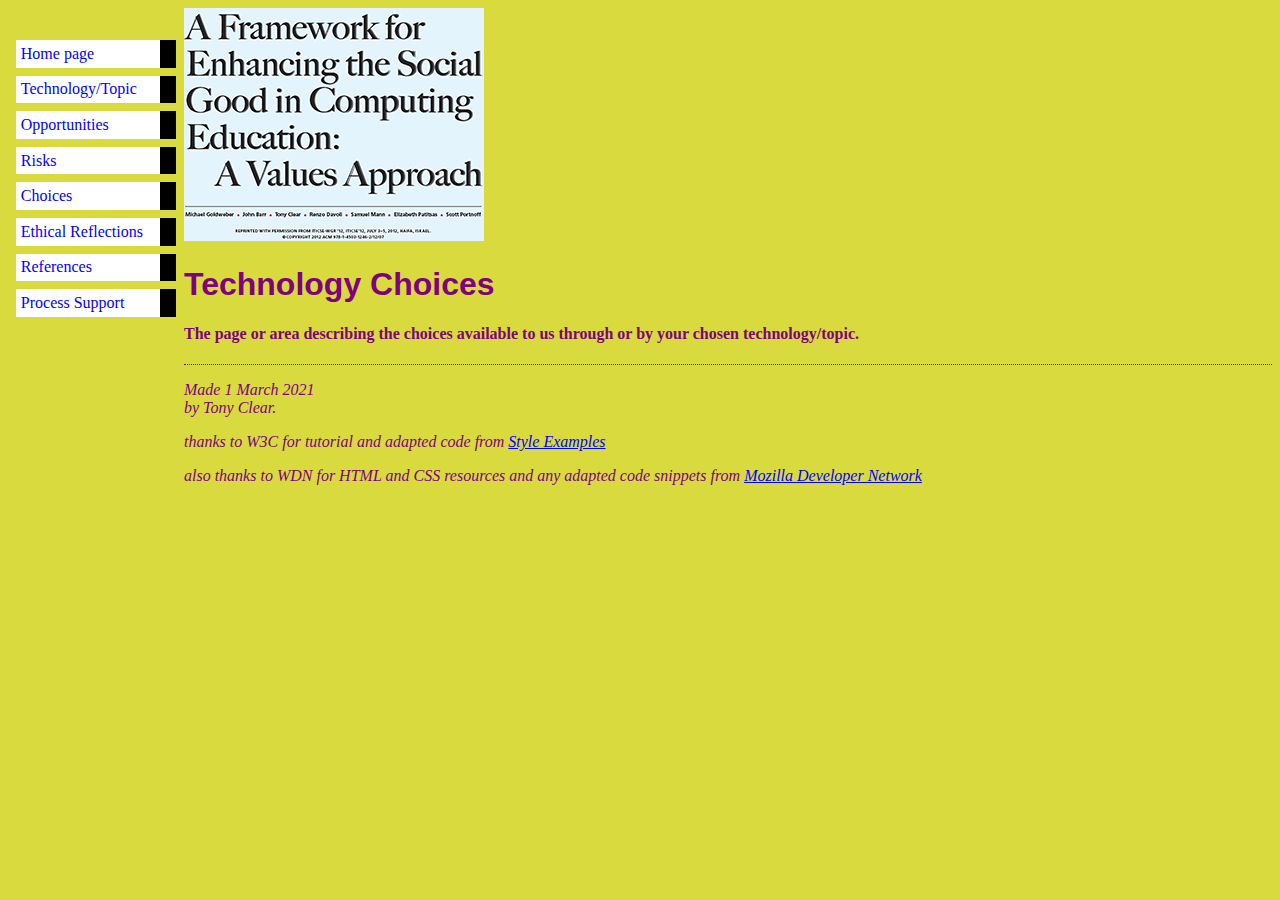
==== CTiS-Test/Misc/choices.html @ 57f788f3 "Add files via upload" ====
<!DOCTYPE html PUBLIC "-//W3C//DTD HTML 4.01//EN">
<html>
<head>
  <title>choices</title>
  	<link rel="stylesheet" href="../styles/mystyles.css">
  </head>

<body>
<img src="../images/csg4ed-small.png" alt="Enhancing Social Good in Computing"
<!-- Site navigation menu -->

<ul class="navbar">
  <li><a href="../index.html">Home page</a>
  <li><a href="topic.html">Technology/Topic</a>
	<li><a href="opportunities.html">Opportunities</a>
	<li><a href="risks.html">Risks</a>
	<li><a href="choices.html">Choices</a>
	<li><a href="ethics.html">Ethical Reflections</a>
	<li><a href="references.html">References</a>
   <li><a href="process.html">Process Support</a>
</ul>

<!-- Main content -->
<h1>Technology Choices</h1>


</ul><h4><p>The page or area describing the choices available to us through or by your chosen technology/topic.<p></h4>

<!-- Sign and date the page, it's only polite! -->
<address>Made 1 March 2021<br>
  by Tony Clear.</address>
 
<p><em>thanks to W3C for tutorial and adapted code from <a href="https://www.w3.org/Style/Examples/011/firstcss.en.html">Style Examples</a></p></em>
<p><em>also thanks to WDN for HTML and CSS resources and any adapted code snippets from <a href= "https://developer.mozilla.org/en-US/docs/Web">Mozilla Developer Network</a></p></em 
 </html>
---- CTiS-Test/styles/mystyles.css ----
body {
   padding-left: 11em;
   font-family: Georgia, "Times New Roman",
          Times, serif;
		  color: purple;
    background-color: #d8da3d }
	 ul.navbar {
    list-style-type: none;
    padding: 0;
    margin: 0;
	position: absolute;
    top: 2em;
    left: 1em;
    width: 10em }
	h1 {
    font-family: Helvetica, Geneva, Arial,
          SunSans-Regular, sans-serif }
		ul.navbar li {
    background: white;
    margin: 0.5em 0;
    padding: 0.3em;
    border-right: 1em solid black }
  ul.navbar a {
    text-decoration: none }
  a:link {
    color: blue }
  a:visited {
    color: purple }
	address {
    margin-top: 1em;
    padding-top: 1em;
    border-top: thin dotted }
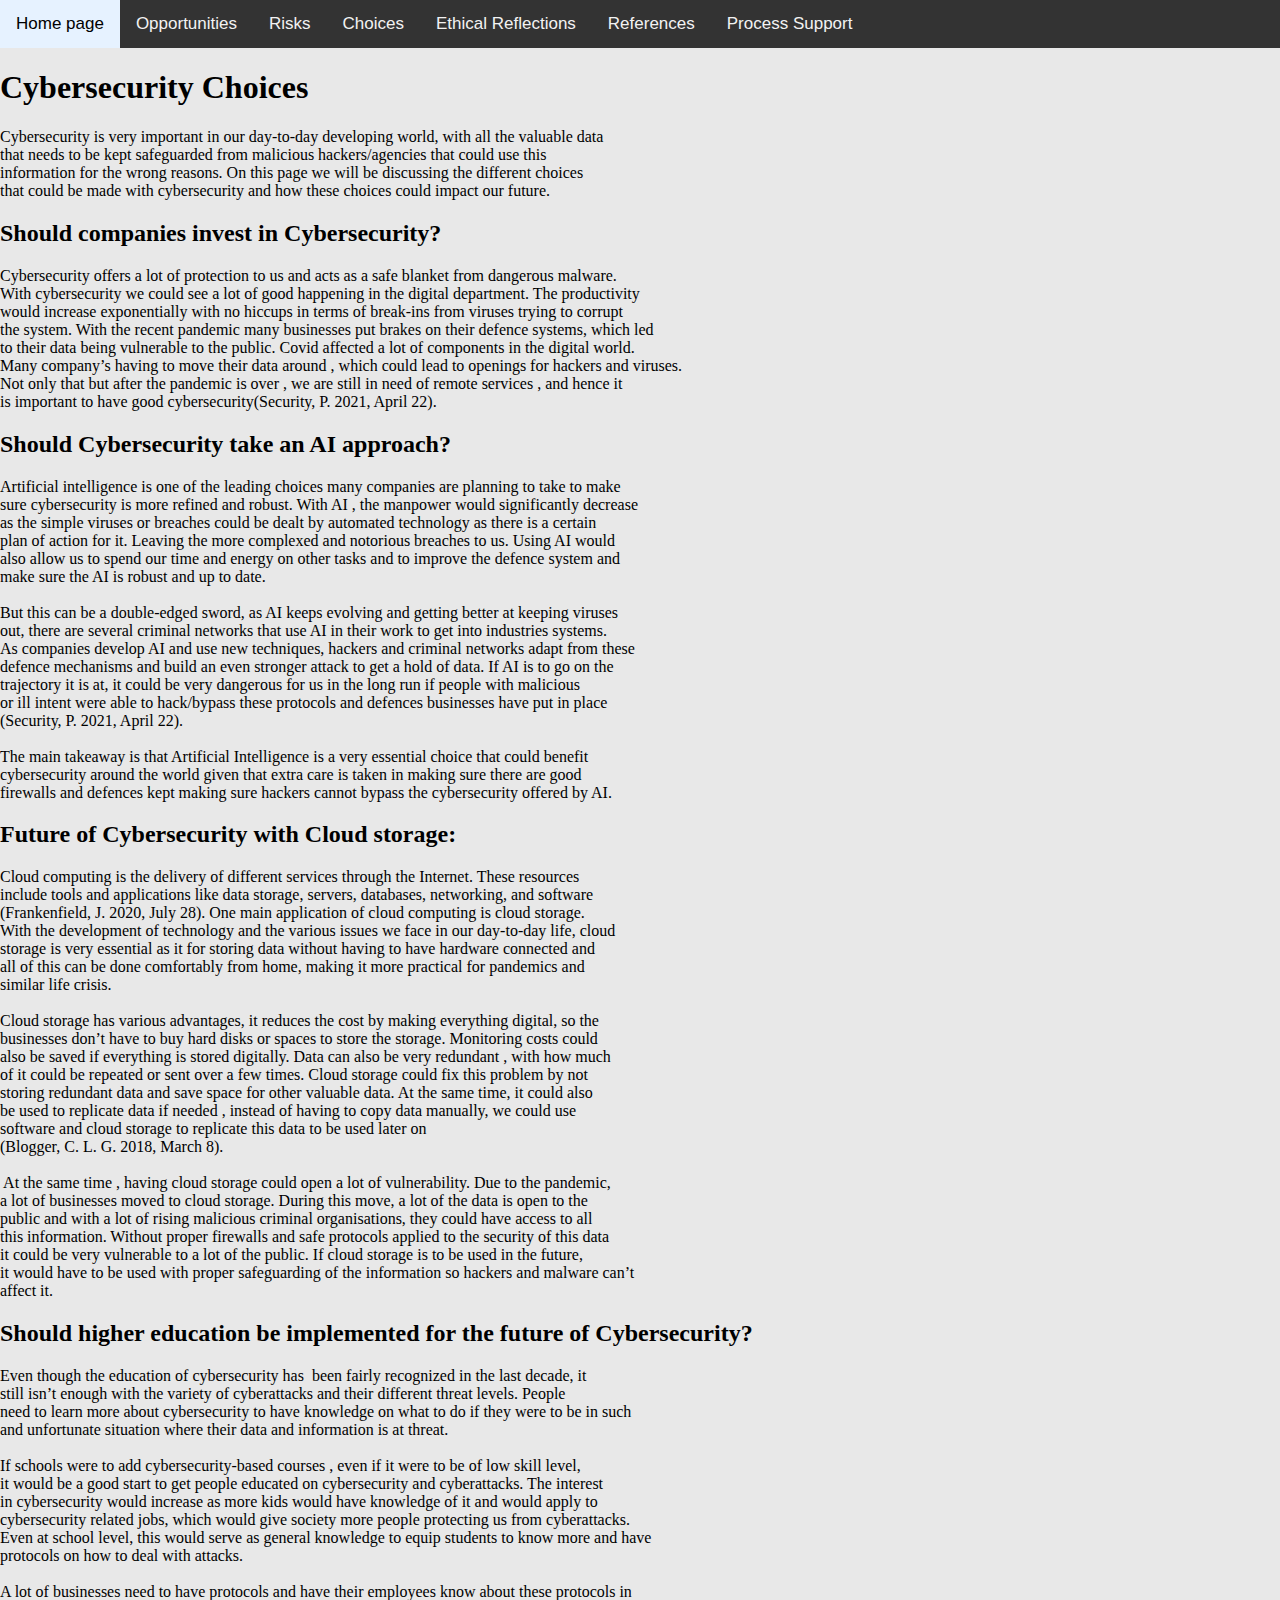
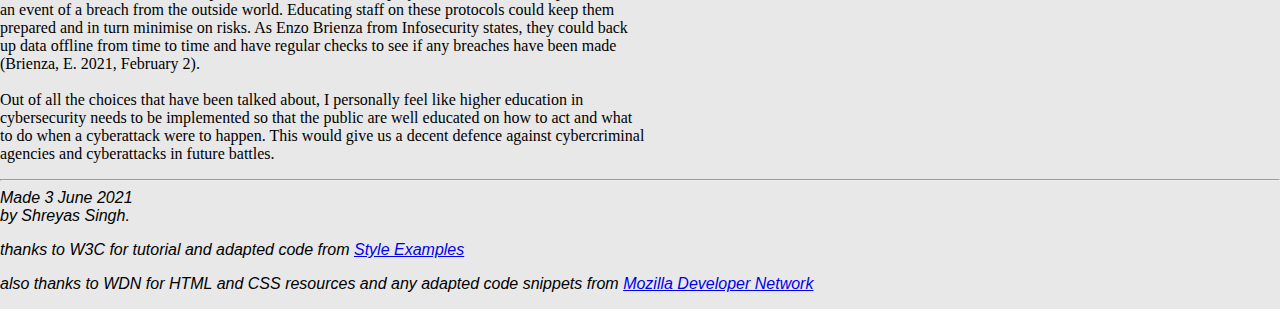
==== commit 6cab82b8: "Update on choices" ====
--- a/CTiS-Test/Misc/choices.html
+++ b/CTiS-Test/Misc/choices.html
@@ -3,33 +3,160 @@
 <head>
   <title>choices</title>
   	<link rel="stylesheet" href="../styles/mystyles.css">
+	<meta name="viewport" content="width=device-width, initial-scale=1">
+<style>
+body {
+  margin: 0;
+  font-family: Arial, Helvetica, sans-serif;
+}
+
+.topnav {
+  overflow: hidden;
+  background-color: #333;
+}
+
+.topnav a {
+  float: left;
+  color: #f2f2f2;
+  text-align: center;
+  padding: 14px 16px;
+  text-decoration: none;
+  font-size: 17px;
+}
+
+.topnav a:hover {
+  background-color: #ddd;
+  color: black;
+}
+
+.topnav a.active {
+  background-color: #e6f2ff;
+  color: black;
+}
+	.paragraph {
+  width: 320px;
+  padding: 10px;
+  border: 5px solid gray;
+  margin: 0;
+}
+</style>
   </head>
 
 <body>
-<img src="../images/csg4ed-small.png" alt="Enhancing Social Good in Computing"
 <!-- Site navigation menu -->
-
-<ul class="navbar">
-  <li><a href="../index.html">Home page</a>
-  <li><a href="topic.html">Technology/Topic</a>
-	<li><a href="opportunities.html">Opportunities</a>
-	<li><a href="risks.html">Risks</a>
-	<li><a href="choices.html">Choices</a>
-	<li><a href="ethics.html">Ethical Reflections</a>
-	<li><a href="references.html">References</a>
-   <li><a href="process.html">Process Support</a>
-</ul>
+<div class="topnav">
+  <a class="active" href="index.html">Home page</a>
+	<a href="misc/opportunities.html">Opportunities</a>
+	<a href="misc/risks.html">Risks</a>
+	<a href="misc/choices.html">Choices</a>
+	<a href="misc/ethics.html">Ethical Reflections</a>
+	<a href="misc/references.html">References</a>
+  <a href="misc/process.html">Process Support</a>
+	</div>
 
 <!-- Main content -->
-<h1>Technology Choices</h1>
+<h1 style="font-family:calibri;">Cybersecurity Choices</h1>
+<pre style="font-family:calibri;">
+Cybersecurity is very important in our day-to-day developing world, with all the valuable data 
+that needs to be kept safeguarded from malicious hackers/agencies that could use this 
+information for the wrong reasons. On this page we will be discussing the different choices 
+that could be made with cybersecurity and how these choices could impact our future.
+</pre>
 
+<h2 style="font-family:calibri;">Should companies invest in Cybersecurity?</h2>
+<pre style="font-family:calibri;">
+Cybersecurity offers a lot of protection to us and acts as a safe blanket from dangerous malware. 
+With cybersecurity we could see a lot of good happening in the digital department. The productivity 
+would increase exponentially with no hiccups in terms of break-ins from viruses trying to corrupt 
+the system. With the recent pandemic many businesses put brakes on their defence systems, which led 
+to their data being vulnerable to the public. Covid affected a lot of components in the digital world. 
+Many company’s having to move their data around , which could lead to openings for hackers and viruses. 
+Not only that but after the pandemic is over , we are still in need of remote services , and hence it 
+is important to have good cybersecurity(Security, P. 2021, April 22).
+</pre>
 
-</ul><h4><p>The page or area describing the choices available to us through or by your chosen technology/topic.<p></h4>
+<h2 style="font-family:calibri;">Should Cybersecurity take an AI approach?</h2>
+<pre style="font-family:calibri;">
+Artificial intelligence is one of the leading choices many companies are planning to take to make
+sure cybersecurity is more refined and robust. With AI , the manpower would significantly decrease 
+as the simple viruses or breaches could be dealt by automated technology as there is a certain 
+plan of action for it. Leaving the more complexed and notorious breaches to us. Using AI would 
+also allow us to spend our time and energy on other tasks and to improve the defence system and 
+make sure the AI is robust and up to date.
+ 
+But this can be a double-edged sword, as AI keeps evolving and getting better at keeping viruses 
+out, there are several criminal networks that use AI in their work to get into industries systems.
+As companies develop AI and use new techniques, hackers and criminal networks adapt from these 
+defence mechanisms and build an even stronger attack to get a hold of data. If AI is to go on the 
+trajectory it is at, it could be very dangerous for us in the long run if people with malicious 
+or ill intent were able to hack/bypass these protocols and defences businesses have put in place
+(Security, P. 2021, April 22). 
+
+The main takeaway is that Artificial Intelligence is a very essential choice that could benefit 
+cybersecurity around the world given that extra care is taken in making sure there are good 
+firewalls and defences kept making sure hackers cannot bypass the cybersecurity offered by AI.
+</pre>
+
+<h2 style="font-family:calibri;">Future of Cybersecurity with Cloud storage:</h2>
+<pre style="font-family:calibri;">
+Cloud computing is the delivery of different services through the Internet. These resources 
+include tools and applications like data storage, servers, databases, networking, and software
+(Frankenfield, J. 2020, July 28). One main application of cloud computing is cloud storage. 
+With the development of technology and the various issues we face in our day-to-day life, cloud 
+storage is very essential as it for storing data without having to have hardware connected and 
+all of this can be done comfortably from home, making it more practical for pandemics and 
+similar life crisis. 
+
+Cloud storage has various advantages, it reduces the cost by making everything digital, so the
+businesses don’t have to buy hard disks or spaces to store the storage. Monitoring costs could 
+also be saved if everything is stored digitally. Data can also be very redundant , with how much 
+of it could be repeated or sent over a few times. Cloud storage could fix this problem by not 
+storing redundant data and save space for other valuable data. At the same time, it could also 
+be used to replicate data if needed , instead of having to copy data manually, we could use 
+software and cloud storage to replicate this data to be used later on
+(Blogger, C. L. G. 2018, March 8).
+
+ At the same time , having cloud storage could open a lot of vulnerability. Due to the pandemic,
+a lot of businesses moved to cloud storage. During this move, a lot of the data is open to the 
+public and with a lot of rising malicious criminal organisations, they could have access to all 
+this information. Without proper firewalls and safe protocols applied to the security of this data 
+it could be very vulnerable to a lot of the public. If cloud storage is to be used in the future, 
+it would have to be used with proper safeguarding of the information so hackers and malware can’t 
+affect it.
+</pre>
+
+<h2 style="font-family:calibri;">Should higher education be implemented for the future of Cybersecurity? </h2>
+<pre style="font-family:calibri;">
+Even though the education of cybersecurity has  been fairly recognized in the last decade, it 
+still isn’t enough with the variety of cyberattacks and their different threat levels. People 
+need to learn more about cybersecurity to have knowledge on what to do if they were to be in such 
+and unfortunate situation where their data and information is at threat.
+
+If schools were to add cybersecurity-based courses , even if it were to be of low skill level,
+it would be a good start to get people educated on cybersecurity and cyberattacks. The interest
+in cybersecurity would increase as more kids would have knowledge of it and would apply to 
+cybersecurity related jobs, which would give society more people protecting us from cyberattacks. 
+Even at school level, this would serve as general knowledge to equip students to know more and have 
+protocols on how to deal with attacks. 
+ 
+A lot of businesses need to have protocols and have their employees know about these protocols in 
+an event of a breach from the outside world. Educating staff on these protocols could keep them 
+prepared and in turn minimise on risks. As Enzo Brienza from Infosecurity states, they could back 
+up data offline from time to time and have regular checks to see if any breaches have been made
+(Brienza, E. 2021, February 2).
+
+Out of all the choices that have been talked about, I personally feel like higher education in 
+cybersecurity needs to be implemented so that the public are well educated on how to act and what 
+to do when a cyberattack were to happen. This would give us a decent defence against cybercriminal 
+agencies and cyberattacks in future battles.
+</pre>
+
+<hr>
 
 <!-- Sign and date the page, it's only polite! -->
-<address>Made 1 March 2021<br>
-  by Tony Clear.</address>
+<address>Made 3 June 2021<br>
+  by Shreyas Singh.</address>
  
 <p><em>thanks to W3C for tutorial and adapted code from <a href="https://www.w3.org/Style/Examples/011/firstcss.en.html">Style Examples</a></p></em>
 <p><em>also thanks to WDN for HTML and CSS resources and any adapted code snippets from <a href= "https://developer.mozilla.org/en-US/docs/Web">Mozilla Developer Network</a></p></em 
- </html>+ </html>
--- a/CTiS-Test/styles/mystyles.css
+++ b/CTiS-Test/styles/mystyles.css
@@ -1,32 +1,8 @@
   body {
-   padding-left: 11em;
-   font-family: Georgia, "Times New Roman",
-          Times, serif;
-		  color: purple;
-    background-color: #d8da3d }
-	 ul.navbar {
-    list-style-type: none;
-    padding: 0;
-    margin: 0;
-	position: absolute;
-    top: 2em;
-    left: 1em;
-    width: 10em }
+     margin: 0;
+  	font-family: Arial, Helvetica, sans-serif;
+    	background-color: #E8E8E8 }
+
 	h1 {
     font-family: Helvetica, Geneva, Arial,
           SunSans-Regular, sans-serif }
-		ul.navbar li {
-    background: white;
-    margin: 0.5em 0;
-    padding: 0.3em;
-    border-right: 1em solid black }
-  ul.navbar a {
-    text-decoration: none }
-  a:link {
-    color: blue }
-  a:visited {
-    color: purple }
-	address {
-    margin-top: 1em;
-    padding-top: 1em;
-    border-top: thin dotted }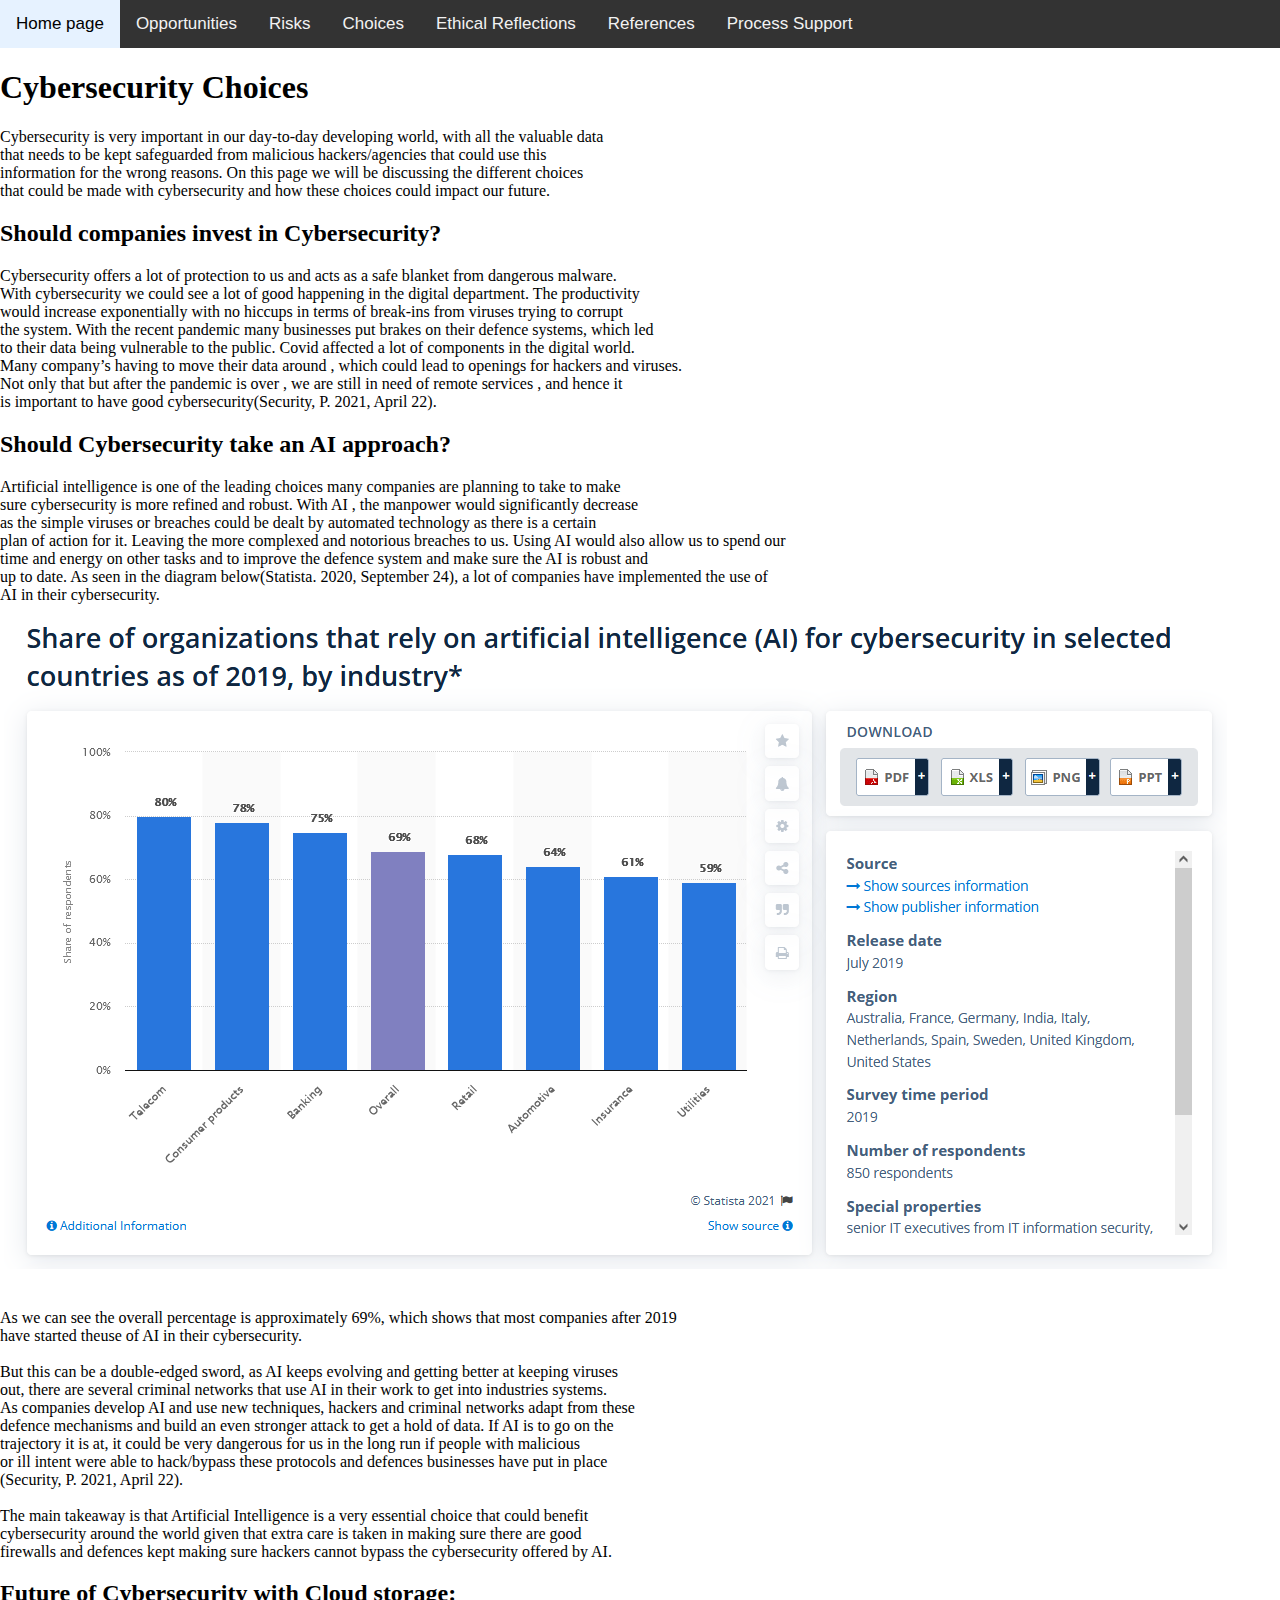
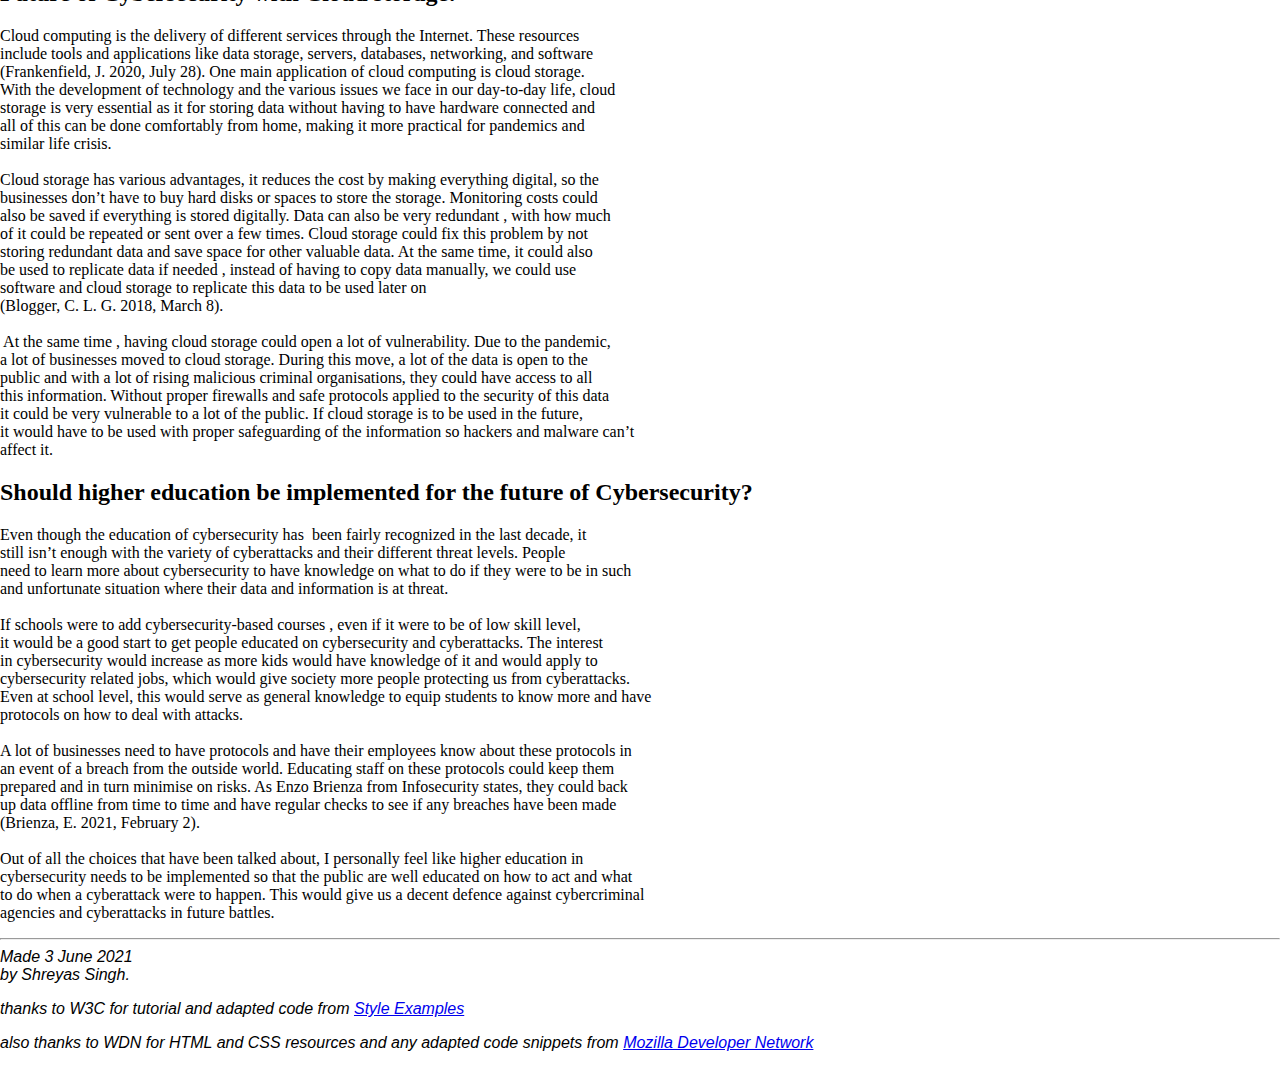
==== commit f066e253: "Update choices.html" ====
--- a/CTiS-Test/Misc/choices.html
+++ b/CTiS-Test/Misc/choices.html
@@ -80,9 +80,14 @@
 Artificial intelligence is one of the leading choices many companies are planning to take to make
 sure cybersecurity is more refined and robust. With AI , the manpower would significantly decrease 
 as the simple viruses or breaches could be dealt by automated technology as there is a certain 
-plan of action for it. Leaving the more complexed and notorious breaches to us. Using AI would 
-also allow us to spend our time and energy on other tasks and to improve the defence system and 
-make sure the AI is robust and up to date.
+plan of action for it. Leaving the more complexed and notorious breaches to us. Using AI would also allow us to spend our 
+time and energy on other tasks and to improve the defence system and make sure the AI is robust and 
+up to date. As seen in the diagram below(Statista. 2020, September 24), a lot of companies have implemented the use of
+AI in their cybersecurity.
+
+ <img src="../images/Choices_graph.PNG" alt="Graph of The Use of AI in Businesses"><br><br>
+As we can see the overall percentage is approximately 69%, which shows that most companies after 2019
+have started theuse of AI in their cybersecurity.
  
 But this can be a double-edged sword, as AI keeps evolving and getting better at keeping viruses 
 out, there are several criminal networks that use AI in their work to get into industries systems.
--- a/CTiS-Test/styles/mystyles.css
+++ b/CTiS-Test/styles/mystyles.css
@@ -1,7 +1,6 @@
   body {
      margin: 0;
-  	font-family: Arial, Helvetica, sans-serif;
-    	background-color: #E8E8E8 }
+}
 
 	h1 {
     font-family: Helvetica, Geneva, Arial,
